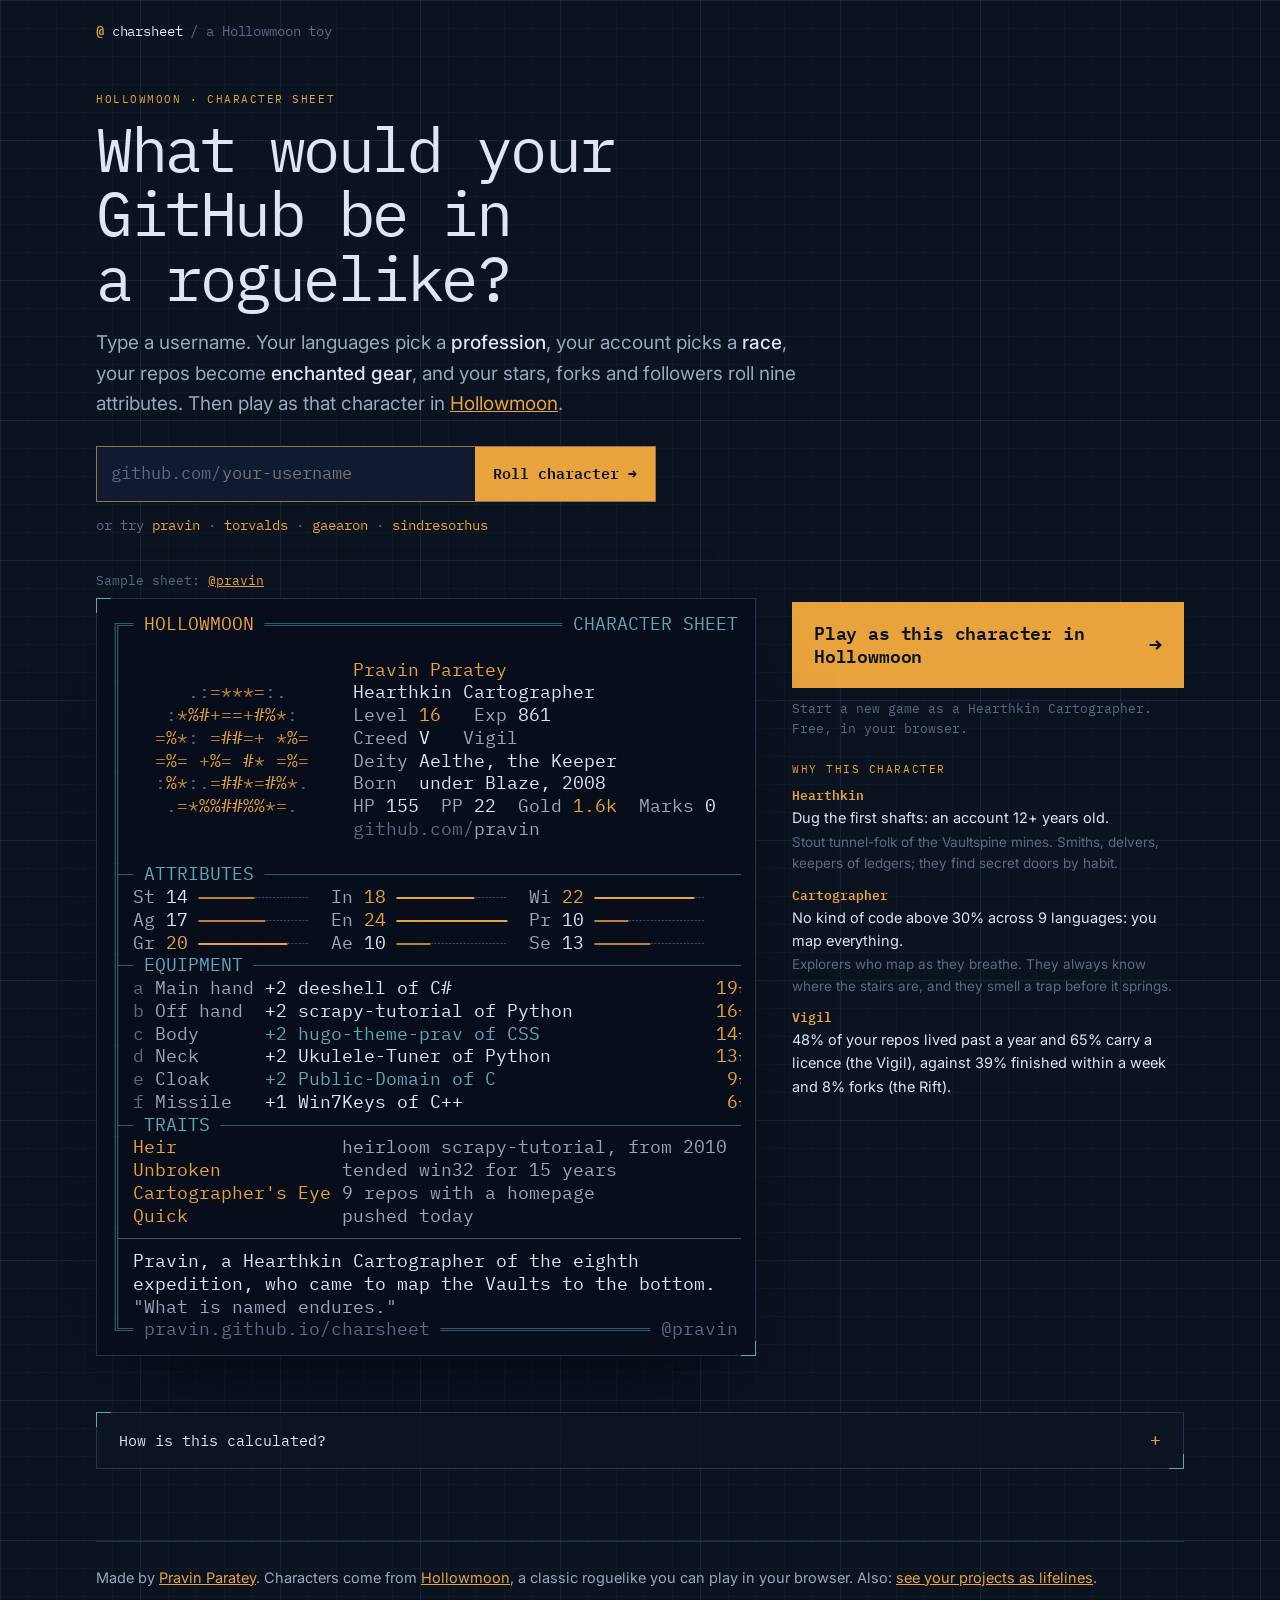
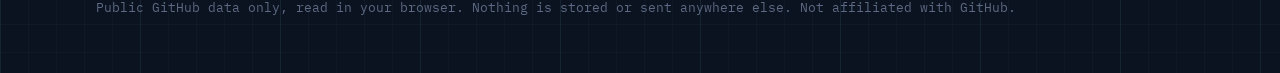
==== index.html @ 874e35fb "Charsheet: turn a GitHub profile into a Hollowmoon character sheet Static site: maps a profile's lan" ====
<!doctype html>
<html lang="en">
<head>
<meta charset="utf-8">
<meta name="viewport" content="width=device-width, initial-scale=1">
<title>Charsheet: your GitHub as a roguelike character</title>
<meta name="description" content="What would your GitHub be in a roguelike? Turn any GitHub profile into a Hollowmoon character sheet: race, profession, level, attributes and your repos as gear.">
<link rel="canonical" href="https://pravin.github.io/charsheet/">
<meta property="og:type" content="website">
<meta property="og:url" content="https://pravin.github.io/charsheet/">
<meta property="og:title" content="Charsheet: your GitHub as a roguelike character">
<meta property="og:description" content="What would your GitHub be in a roguelike? Race, profession, level, nine attributes and your repos as enchanted gear.">
<meta property="og:image" content="https://pravin.github.io/charsheet/og.png">
<meta property="og:image:width" content="1200">
<meta property="og:image:height" content="630">
<meta name="twitter:card" content="summary_large_image">
<meta name="twitter:title" content="Charsheet: your GitHub as a roguelike character">
<meta name="twitter:description" content="What would your GitHub be in a roguelike? Find out, then play as that character in Hollowmoon.">
<meta name="twitter:image" content="https://pravin.github.io/charsheet/og.png">
<meta name="theme-color" content="#0b1220">
<link rel="icon" href="data:image/svg+xml,<svg xmlns='http://www.w3.org/2000/svg' viewBox='0 0 32 32'><rect width='32' height='32' rx='4' fill='%230b1220'/><text x='16' y='23' font-family='monospace' font-size='22' font-weight='700' text-anchor='middle' fill='%23e8a33d'>@</text></svg>">
<link rel="preload" href="fonts/IBMPlexMono-Regular.woff2" as="font" type="font/woff2" crossorigin>
<link rel="preconnect" href="https://fonts.googleapis.com">
<link rel="preconnect" href="https://fonts.gstatic.com" crossorigin>
<link href="https://fonts.googleapis.com/css2?family=Inter:wght@400;500;600&display=swap" rel="stylesheet">
<link rel="stylesheet" href="style.css">
</head>
<body data-mode="landing">

<header class="wrap top">
  <a class="brand" href="./"><span class="at">@</span> charsheet <span class="sep">/</span> <span class="dim">a Hollowmoon toy</span></a>
  <form class="lookup mini" autocomplete="off">
    <label class="sr" for="q2">GitHub username</label>
    <span class="pre">github.com/</span><input id="q2" name="u" placeholder="username" spellcheck="false" autocapitalize="off">
    <button type="submit" aria-label="Roll character">→</button>
  </form>
</header>

<section class="wrap hero">
  <p class="label">Hollowmoon · character sheet</p>
  <h1>What would your GitHub be in a&nbsp;roguelike?</h1>
  <p class="intro">Type a username. Your languages pick a <b>profession</b>, your account picks a <b>race</b>, your repos become <b>enchanted gear</b>, and your stars, forks and followers roll nine attributes. Then play as that character in <a href="https://pravin.github.io/hollowmoon/">Hollowmoon</a>.</p>
  <form class="lookup big" autocomplete="off">
    <label class="sr" for="q1">GitHub username</label>
    <span class="pre">github.com/</span><input id="q1" name="u" placeholder="your-username" spellcheck="false" autocapitalize="off" autofocus>
    <button type="submit">Roll character <span>→</span></button>
  </form>
  <p class="examples">or try <a href="?u=pravin">pravin</a> · <a href="?u=torvalds">torvalds</a> · <a href="?u=gaearon">gaearon</a> · <a href="?u=sindresorhus">sindresorhus</a></p>
</section>

<div class="wrap"><div id="error" class="error frame" role="alert" hidden></div></div>

<main class="wrap stage">
  <div class="card-col">
    <p class="caption landing-only">Sample sheet: <a href="?u=pravin">@pravin</a></p>
    <div class="card frame"><div class="sheet-box"><pre id="card" class="sheet" aria-label="Character sheet"></pre></div></div>
  </div>
  <aside class="side">
    <a id="play" class="btn play" href="https://pravin.github.io/hollowmoon/">Play as this character in Hollowmoon <span>→</span></a>
    <p id="play-sub" class="note"></p>
    <p id="empty" class="notice" hidden>No public repos yet: a recruit with nothing but a torch. Push something and roll again.</p>
    <div class="share sheet-only">
      <p class="label">Share your sheet</p>
      <div class="buttons">
        <button id="share" class="sbtn" hidden>Share image</button>
        <button id="dl" class="sbtn">Download PNG</button>
        <a id="x" class="sbtn" target="_blank" rel="noopener">Post on X</a>
        <a id="li" class="sbtn" target="_blank" rel="noopener">LinkedIn</a>
        <button id="copy" class="sbtn">Copy link</button>
      </div>
    </div>
    <div class="whybox">
      <p class="label">Why this character</p>
      <dl id="why"></dl>
    </div>
  </aside>
</main>

<section class="wrap how">
  <details class="frame">
    <summary>How is this calculated?</summary>
    <div class="how-body">
      <p>Everything comes from public data: your GitHub profile and up to 300 of your most recently pushed public repos, read straight from GitHub's API in your browser. Nothing is stored anywhere except this browser tab's cache. The same profile always gives the same character; it changes only when your GitHub does.</p>
      <div class="cols">
        <div>
          <h3>Race: who your account is</h3>
          <p>The first rule that fits, top to bottom:</p>
          <ol id="how-race"></ol>
        </div>
        <div>
          <h3>Profession: what you write</h3>
          <p>Each original repo's main language counts for 1 + log₂(1 + stars), so popular repos weigh more. A few habits come first: under two original repos with code makes a <b>Yeoman</b>; 60%+ forks a <b>Nightcutter</b>; most repos finished within a week a <b>Riftbound</b>; 70%+ without a description a <b>Reaver</b>; no kind of code above 30% across six or more languages a <b>Cartographer</b>. Otherwise your biggest kind of code decides:</p>
          <ul id="how-prof"></ul>
        </div>
        <div>
          <h3>Attributes</h3>
          <p>Each of the nine starts from one number (on a log scale, 3 to 21), then your race and profession add their modifiers from the game, capped at 25:</p>
          <ul id="how-attrs"></ul>
          <h3>Level, HP, PP, gold</h3>
          <p><b>Experience</b> = 10 per original repo + 1 per star + 2 per fork of your work + ½ per follower + 25 per year on GitHub + 2 per fork you made. <b>Level</b> = 1 + 3 × log₂(1 + exp/25), up to 50. HP and PP follow the game's rules from Endurance, Aether, your profession's hit and power dice and your level. <b>Gold</b> is 10 per star plus 25 per fork (Factors start rich: double). <b>Hollow marks</b> are your archived repos.</p>
          <h3>Creed</h3>
          <p>The <b>Vigil</b> tends what it has named: repos alive for over a year, licensed, described. The <b>Rift</b> tries things and moves on: repos done within a week, forks, no description. The balance between them gives your creed code, from V+ through B= to R-, and your deity: Aelthe, Ondra or Vhask.</p>
          <h3>Equipment and traits</h3>
          <p>Your six most-starred original repos, as gear: +1 enchantment for roughly every tripling of stars. <span class="k-c">Blessed</span> if it has a licence and a description, <span class="k-r">cursed</span> if archived. Traits are titles from fun facts: your oldest repo (Heir), your longest-tended (Unbroken), then whichever rarer ones you've earned.</p>
        </div>
      </div>
      <div class="yours sheet-only">
        <h3>Your numbers</h3>
        <div id="numbers" class="numbers"></div>
      </div>
    </div>
  </details>
</section>

<footer class="wrap">
  <div class="foot">
    <p>Made by <a href="https://pravin.github.io">Pravin Paratey</a>. Characters come from <a href="https://pravin.github.io/hollowmoon/">Hollowmoon</a>, a classic roguelike you can play in your browser. Also: <a href="https://pravin.github.io/lifelines/">see your projects as lifelines</a>.</p>
    <p class="note">Public GitHub data only, read in your browser. Nothing is stored or sent anywhere else. Not affiliated with GitHub.</p>
  </div>
</footer>

<div id="toast" class="toast" role="status" hidden></div>
<script type="module" src="js/app.js"></script>
</body>
</html>
---- style.css ----
@font-face { font-family: "Plex Mono CS"; src: url("fonts/IBMPlexMono-Regular.woff2") format("woff2"); font-weight: 400; font-display: swap; }
@font-face { font-family: "Plex Mono CS"; src: url("fonts/IBMPlexMono-SemiBold.woff2") format("woff2"); font-weight: 600; font-display: swap; }

:root {
  --ground: #0b1220; --panel: rgba(13,21,38,.72); --panel-solid: #101a30;
  --ink: #dfe6f2; --ink2: #9aa7bd; --ink3: #5c6a83; --line: #22314e;
  --amber: #e8a33d; --amber-dim: rgba(232,163,61,.14); --cyan: #5fa8bc; --red: #e0664f;
  --mono: "Plex Mono CS", "IBM Plex Mono", ui-monospace, Menlo, Consolas, monospace;
  --sans: "Inter", system-ui, -apple-system, "Segoe UI", sans-serif;
}
* { box-sizing: border-box; }
html, body { margin: 0; }
html { overflow-x: hidden; }
body {
  background-color: var(--ground); color: var(--ink); font: 16px/1.6 var(--sans); -webkit-font-smoothing: antialiased;
  background-image:
    linear-gradient(rgba(95,168,188,.045) 1px, transparent 1px), linear-gradient(90deg, rgba(95,168,188,.045) 1px, transparent 1px),
    linear-gradient(rgba(95,168,188,.08) 1px, transparent 1px), linear-gradient(90deg, rgba(95,168,188,.08) 1px, transparent 1px);
  background-size: 28px 28px, 28px 28px, 140px 140px, 140px 140px;
  overflow-x: hidden;
}
::selection { background: var(--amber); color: var(--ground); }
a { color: var(--amber); }
.sr { position: absolute; width: 1px; height: 1px; overflow: hidden; clip: rect(0 0 0 0); }
.wrap { max-width: 1120px; margin: 0 auto; padding: 0 16px; }
.label { font: 500 11px/1 var(--mono); letter-spacing: .14em; text-transform: uppercase; color: var(--amber); margin: 0 0 12px; }
.note { font: 12.5px/1.6 var(--mono); color: var(--ink3); margin: 0; }

.frame { position: relative; border: 1px solid var(--line); background: var(--panel); }
.frame::before, .frame::after { content: ""; position: absolute; width: 14px; height: 14px; border: 0 solid var(--cyan); pointer-events: none; z-index: 2; }
.frame::before { top: -1px; left: -1px; border-top-width: 1px; border-left-width: 1px; }
.frame::after { bottom: -1px; right: -1px; border-bottom-width: 1px; border-right-width: 1px; }

/* top bar */
.top { display: flex; justify-content: space-between; align-items: center; gap: 16px; padding-top: 22px; padding-bottom: 6px; flex-wrap: wrap; }
.brand { font: 500 14px var(--mono); color: var(--ink); text-decoration: none; letter-spacing: -.01em; }
.brand .at { color: var(--amber); font-weight: 600; }
.brand .sep, .brand .dim { color: var(--ink3); }
body[data-mode="landing"] .lookup.mini { display: none; }

/* lookup forms */
.lookup { display: flex; align-items: stretch; border: 1px solid var(--line); background: var(--panel-solid); font-family: var(--mono); max-width: 100%; }
.lookup:focus-within { border-color: color-mix(in srgb, var(--amber) 60%, var(--line)); }
.lookup .pre { display: flex; align-items: center; padding-left: 14px; color: var(--ink3); white-space: nowrap; }
.lookup input { flex: 1; min-width: 0; background: transparent; border: 0; outline: 0; color: var(--ink); font: inherit; padding: 0 4px 0 1px; }
.lookup button { background: var(--amber); color: var(--ground); border: 0; font: 600 15px var(--mono); padding: 0 18px; cursor: pointer; white-space: nowrap; }
.lookup button:hover { filter: brightness(1.08); }
.lookup.mini { font-size: 13.5px; height: 36px; width: 330px; }
.lookup.mini .pre { padding-left: 10px; }
.lookup.mini button { padding: 0 12px; }
.lookup.big { font-size: 17px; height: 56px; max-width: 560px; margin-top: 26px; }
.lookup.big button span { display: inline-block; transition: transform .15s; }
.lookup.big button:hover span { transform: translateX(3px); }

/* hero */
.hero { padding-top: 48px; padding-bottom: 8px; }
body:not([data-mode="landing"]) .hero, body:not([data-mode="landing"]) .landing-only { display: none; }
body[data-mode="landing"] .sheet-only { display: none !important; }
body[data-mode="loading"] .side, body[data-mode="loading"] .how { visibility: hidden; }
h1 { font: 500 clamp(34px, 6.4vw, 62px)/1.04 var(--mono); letter-spacing: -.04em; margin: 8px 0 18px; max-width: 18ch; }
.intro { font-size: clamp(16.5px, 2.1vw, 19px); color: var(--ink2); max-width: 60ch; margin: 0; }
.intro b { color: var(--ink); font-weight: 500; }
.examples { font: 13.5px var(--mono); color: var(--ink3); margin: 14px 0 0; }
.examples a { text-decoration: none; }
.examples a:hover { text-decoration: underline; }

/* stage: card + side */
.stage { display: grid; grid-template-columns: minmax(0, 660px) minmax(0, 1fr); gap: 36px; align-items: start; margin-top: 30px; }
body[data-mode="error"] .stage, body[data-mode="error"] .how { display: none; }
.caption { font: 12.5px var(--mono); color: var(--ink3); margin: 0 0 10px; }
.card { padding: 14px; background: rgba(8,14,26,.85); box-shadow: 0 30px 80px -40px rgba(0,0,0,.9); }
.sheet-box { container-type: inline-size; }
/* 60 columns x 0.6em = 36em: the card fills its box exactly at any width */
.sheet {
  margin: 0; font-family: var(--mono); font-size: 14px; font-size: calc(100cqi / 36); line-height: 1.3;
  white-space: pre; font-variant-ligatures: none; letter-spacing: 0; color: var(--ink); overflow: hidden; min-height: 4em;
}
.k-f { color: #2f5d6e; } .k-t { color: var(--cyan); } .k-a { color: var(--amber); } .k-b { color: #b98235; }
.k-i { color: var(--ink); } .k-d { color: var(--ink2); } .k-m { color: var(--ink3); } .k-o { color: #34466a; }
.k-c { color: var(--cyan); } .k-r { color: var(--red); } .k-v { color: #eef1f7; }

.side { display: flex; flex-direction: column; gap: 26px; min-width: 0; }
body[data-mode="landing"] .side { padding-top: 30px; }
.btn.play {
  display: flex; justify-content: space-between; align-items: center; gap: 14px; background: var(--amber); color: var(--ground); text-decoration: none;
  font: 600 18px/1.3 var(--mono); padding: 20px 22px; transition: transform .15s, box-shadow .15s; letter-spacing: -.01em;
}
.btn.play:hover { transform: translateY(-1px); box-shadow: 0 10px 34px -8px rgba(232,163,61,.55); }
.btn.play span { transition: transform .15s; font-size: 22px; }
.btn.play:hover span { transform: translateX(4px); }
#play-sub { margin-top: -16px; }
.notice { font: 13.5px/1.6 var(--mono); color: var(--ink2); border-left: 2px solid var(--amber); padding: 4px 0 4px 12px; margin: 0; }
.buttons { display: flex; flex-wrap: wrap; gap: 8px; }
.sbtn {
  font: 500 13.5px var(--mono); color: var(--ink); background: var(--panel-solid); border: 1px solid var(--line); padding: 9px 13px;
  text-decoration: none; cursor: pointer; transition: border-color .15s, color .15s;
}
.sbtn:hover { border-color: var(--amber); color: var(--amber); }
#why { margin: 0; font-size: 14.5px; }
#why dt { font: 600 13px var(--mono); color: var(--amber); margin-top: 12px; }
#why dt:first-child { margin-top: 0; }
#why dd { margin: 2px 0 0; color: var(--ink); }
#why .flav { display: block; color: var(--ink3); font-size: 13.5px; margin-top: 2px; }

/* how */
.how { margin-top: 56px; }
.how details { padding: 0; }
.how summary { cursor: pointer; padding: 18px 22px; font: 500 15px var(--mono); color: var(--ink); list-style: none; display: flex; justify-content: space-between; }
.how summary::-webkit-details-marker { display: none; }
.how summary::after { content: "+"; color: var(--amber); font-size: 18px; line-height: 1; }
.how details[open] summary::after { content: "−"; }
.how-body { padding: 0 22px 24px; color: var(--ink2); font-size: 14.5px; }
.how-body > p:first-child { margin-top: 0; max-width: 80ch; }
.how h3 { font: 600 12px var(--mono); letter-spacing: .1em; text-transform: uppercase; color: var(--amber); margin: 22px 0 8px; }
.how .cols { display: grid; grid-template-columns: repeat(3, minmax(0, 1fr)); gap: 28px; }
.how ol, .how ul { padding-left: 20px; margin: 0; }
.how li { margin: 4px 0; }
.how li b { color: var(--ink); font-weight: 500; }
.how b { color: var(--ink); font-weight: 500; }
.numbers { display: grid; grid-template-columns: repeat(auto-fill, minmax(210px, 1fr)); gap: 4px 24px; font: 13.5px var(--mono); }
.numbers div { display: flex; justify-content: space-between; border-bottom: 1px dashed var(--line); padding: 4px 0; }
.numbers b { color: var(--ink); font-weight: 500; }
.numbers .note { grid-column: 1 / -1; margin-top: 10px; }

.error { margin-top: 36px; padding: 22px 24px; font-size: 16px; color: var(--ink2); max-width: 720px; }
.error b { color: var(--ink); display: block; font: 500 17px var(--mono); margin-bottom: 6px; }

footer.wrap { margin-top: 72px; padding-bottom: 48px; }
.foot { border-top: 1px solid var(--line); padding-top: 24px; color: var(--ink2); font-size: 14.5px; }
.foot p { margin: 0 0 8px; }
.toast { position: fixed; left: 50%; bottom: 24px; transform: translateX(-50%); background: var(--panel-solid); border: 1px solid var(--amber); color: var(--ink); font: 13.5px var(--mono); padding: 10px 16px; z-index: 10; }

@media (max-width: 960px) {
  .stage { grid-template-columns: minmax(0, 1fr); }
  .card-col { max-width: 660px; }
  .how .cols { grid-template-columns: minmax(0, 1fr); gap: 0; }
}
@media (max-width: 560px) {
  .top { flex-direction: column; align-items: stretch; }
  .lookup.mini { width: 100%; }
  .hero { padding-top: 28px; }
  .lookup.big { font-size: 15px; height: 50px; }
  .lookup.big .pre { display: none; }
  .lookup.big input { padding-left: 14px; }
  .card { padding: 8px; }
  .btn.play { font-size: 16px; padding: 16px 18px; }
  .how summary { padding: 16px; }
  .how-body { padding: 0 16px 20px; }
}
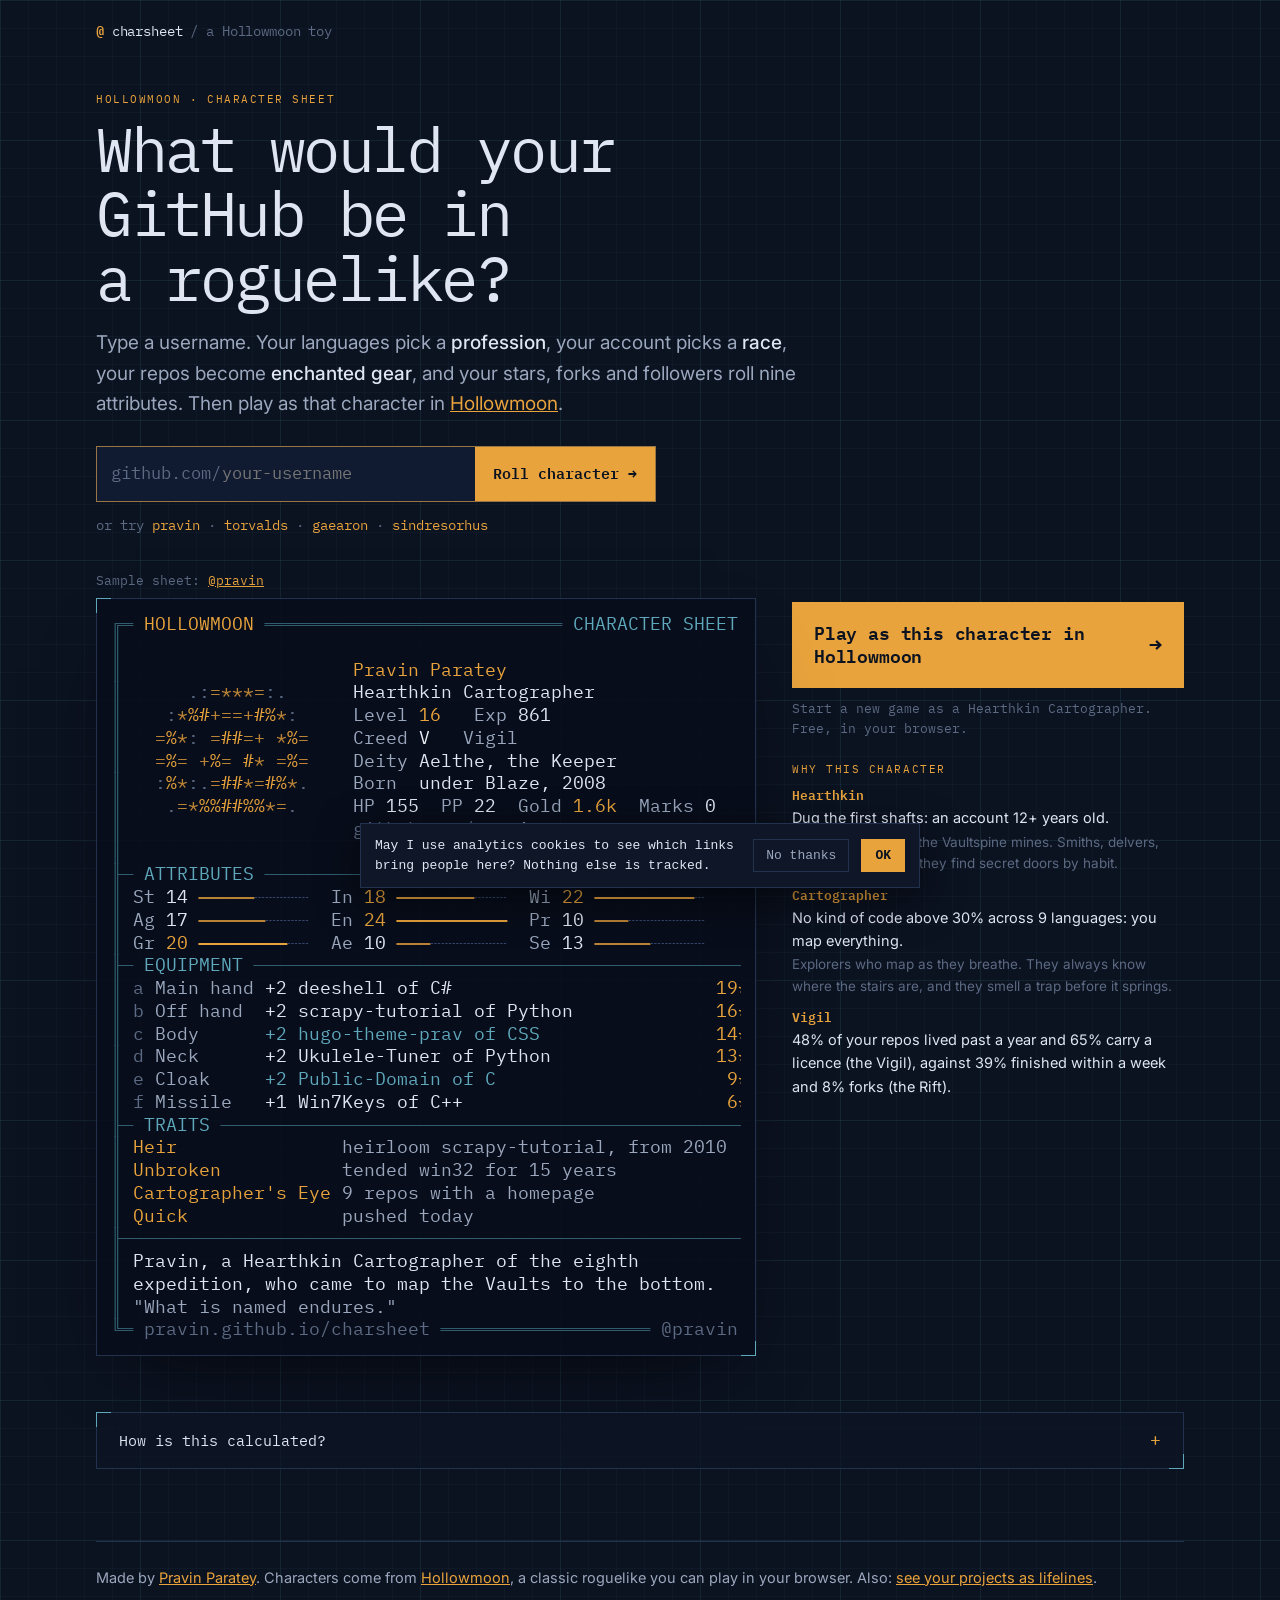
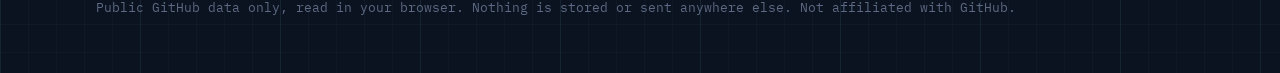
==== commit dfe564e4: "Add Google Analytics with a consent banner Consent Mode v2: no analytics cookies until the visitor a" ====
--- a/index.html
+++ b/index.html
@@ -2,6 +2,20 @@
 <html lang="en">
 <head>
 <meta charset="utf-8">
+<!-- Google Analytics (GA4) with Consent Mode v2: no analytics cookies until the visitor accepts.
+     The choice is stored per origin, so it is shared by every site on pravin.github.io. -->
+<script>
+  window.dataLayer = window.dataLayer || [];
+  function gtag() { dataLayer.push(arguments); }
+  (function () {
+    var c = null; try { c = localStorage.getItem("ga-consent"); } catch (e) {}
+    gtag("consent", "default", { ad_storage: "denied", ad_user_data: "denied", ad_personalization: "denied",
+      analytics_storage: c === "granted" ? "granted" : "denied" });
+  })();
+  gtag("js", new Date());
+  gtag("config", "G-QVSKNV76Z7");
+</script>
+<script async src="https://www.googletagmanager.com/gtag/js?id=G-QVSKNV76Z7"></script>
 <meta name="viewport" content="width=device-width, initial-scale=1">
 <title>Charsheet: your GitHub as a roguelike character</title>
 <meta name="description" content="What would your GitHub be in a roguelike? Turn any GitHub profile into a Hollowmoon character sheet: race, profession, level, attributes and your repos as gear.">
@@ -121,5 +135,30 @@
 
 <div id="toast" class="toast" role="status" hidden></div>
 <script type="module" src="js/app.js"></script>
+<!-- Analytics consent banner: shown once per browser for all of pravin.github.io. -->
+<script>
+(function () {
+  var c = null; try { c = localStorage.getItem("ga-consent"); } catch (e) {}
+  if (c) return;
+  var b = document.createElement("div");
+  b.setAttribute("role", "region"); b.setAttribute("aria-label", "Analytics consent");
+  b.style.cssText = "position:fixed;left:12px;right:12px;bottom:12px;z-index:2147483647;max-width:560px;margin:0 auto;" +
+    "background:#0e1628;color:#dfe6f2;border:1px solid #22314e;box-shadow:0 12px 40px rgba(0,0,0,.5);" +
+    "padding:12px 14px;display:flex;gap:12px;align-items:center;flex-wrap:wrap;font:13px/1.5 ui-monospace,Menlo,monospace";
+  b.innerHTML = '<span style="flex:1 1 240px">May I use analytics cookies to see which links bring people here? Nothing else is tracked.</span>' +
+    '<button data-c="denied" style="background:none;color:#9aa7bd;border:1px solid #22314e;padding:6px 12px;font:inherit;cursor:pointer">No thanks</button>' +
+    '<button data-c="granted" style="background:#e8a33d;color:#0b1220;border:0;padding:7px 14px;font:inherit;font-weight:600;cursor:pointer">OK</button>';
+  b.addEventListener("click", function (e) {
+    var v = e.target.getAttribute && e.target.getAttribute("data-c"); if (!v) return;
+    try { localStorage.setItem("ga-consent", v); } catch (err) {}
+    if (window.gtag) gtag("consent", "update", { analytics_storage: v });
+    b.remove();
+  });
+  // Keep game key presses from reaching the page while the banner has focus.
+  b.addEventListener("keydown", function (e) { e.stopPropagation(); });
+  (document.body ? Promise.resolve() : new Promise(function (r) { addEventListener("DOMContentLoaded", r); }))
+    .then(function () { document.body.appendChild(b); });
+})();
+</script>
 </body>
 </html>
